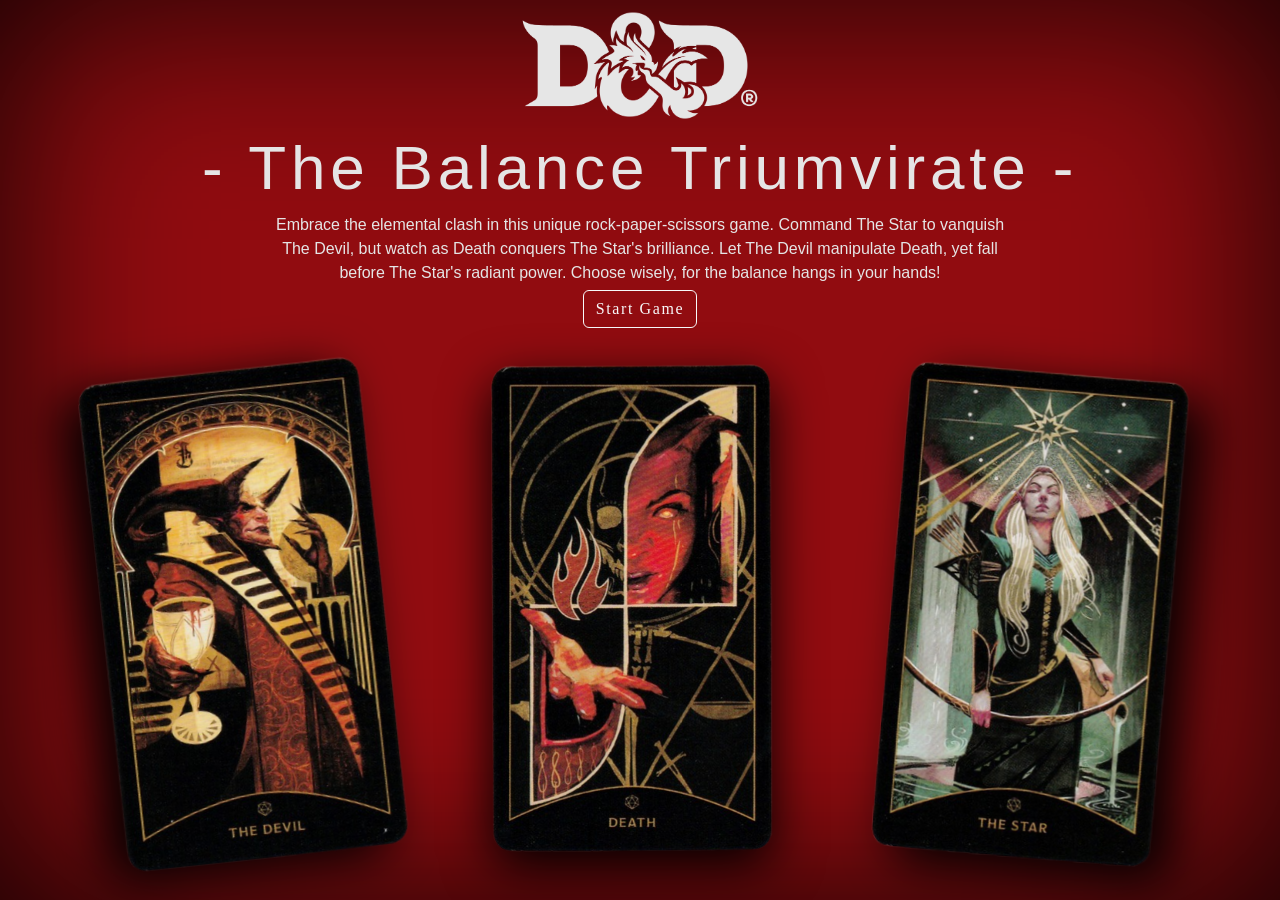
==== index.html @ 46870aa4 "Wrap elements inside content div" ====
<!DOCTYPE html>
<html lang="en">
<head>
    <meta charset="UTF-8">
    <meta http-equiv="X-UA-Compatible" content="IE=edge">
    <meta name="viewport" content="width=device-width, initial-scale=1.0">
    <link href="https://cdn.jsdelivr.net/npm/bootstrap@5.2.3/dist/css/bootstrap.min.css" rel="stylesheet" integrity="sha384-rbsA2VBKQhggwzxH7pPCaAqO46MgnOM80zW1RWuH61DGLwZJEdK2Kadq2F9CUG65" crossorigin="anonymous">
    <link rel="stylesheet" href="styles.css">
    <link type="image/png" sizes="96x96" rel="icon" href="https://img.icons8.com/color/48/000000/dungeons-and-dragons.png">
    <title>The Balance Triumvirate</title>
</head>
<body onload="document.body.style.opacity='1'">
    <div class="vignette">
        <div class="content">
            <header>
                <img class="logo" src="./rps project/DD-Logo.png" alt="Dungeons and Dragons logo.">
                <h1>- The Balance Triumvirate - </h1>
                <p class="description">Embrace the elemental clash in this unique rock-paper-scissors game. Command The Star to vanquish The Devil, but watch as Death conquers The Star's brilliance. Let The Devil manipulate Death, yet fall before The Star's radiant power. Choose wisely, for the balance hangs in your hands!</p>
                <button type="button" class="btn btn-outline-light">Start Game</button>
            </header>
            
            <div id="cards">
                <img id="the-devil" class="item" title="The Devil thrives on cunning and manipulation, weaving webs of deceit that confound even the grip of Death. It revels in triumph over Death's somber inevitability, but the Star's radiant power pierces through its darkest schemes." src="/rps project/TheDevil.png">
        
                <img id="death" class="item" title="Death heralds the end and the beginning, transcending even the brilliance of The Star. It claims the life that The Star cherishes, yet succumbs to the Devil's deceitful tricks." src="/rps project/Death.png">
        
                <img id="the-star" class="item" title="The Star embodies purity and optimism, casting its luminous glow to dispel the shadows of malevolence. It triumphs over The Devil's deceit with its unwavering light, but the all-encompassing grasp of Death dims even its brilliance." src="/rps project/TheStar.png">
            </div>

        </div>
 
    </div>

    <audio src="./sounds/Borislav Slavov - Baldur's Gate 3 OST - Battle Music 6.mp3"></audio>
   
    <script src="rps.js"></script>
</body>
</html>
---- styles.css ----
@font-face {
    font-family: 'Modesto';
    src: url(/fonts/Modesto/Modesto\ Condensed\ Bold.ttf);
}

body {
    opacity: 0;
    transition: opacity 4s;
    height: 100vh;
    margin: 0;
    font-family: Roboto, sans-serif;
  
    min-height: 100%;
  
    display: flex;
    flex-direction: column;

    background-color: #910c10;
}

#quit {
    margin: 0 auto;
    animation: fade-in 3s forwards;
}

.vignette {
    text-align: center;
    position: fixed;
    top: 0;
    left: 0;
    width: 100%;
    height: 100%;
    box-shadow: 0 0 200px rgba(0,0,0,0.9) inset;
}

header {
    color: #e5e5e5;
    margin: 0 auto;
    text-align: center;
}

header > h1 {
    font-family: 'Modesto', sans-serif;
    margin-top: 0;
    font-size: 62px;
    letter-spacing: .3rem;
}

#cards {
    display: flex;
    justify-content: space-evenly;
    align-items: center;
}

    #cards > img {
        height: 500px;
    }

    #cards > #the-devil {
        will-change: filter;

        transition: transform .2s, filter .4s ease-out;
        transform: rotate(-6deg);
        margin-top: 9px;
        filter: drop-shadow(-20px 10px 25px black)
    }

        /* the active class after devil turns it selectable inside the DOM */
        #cards > #the-devil.active:hover {
            transform: scale(1.1);
            filter: drop-shadow(0.3rem 0.3rem 2rem rgba(212, 0, 0, 0.8))
        } 

    #cards > #the-star {
        will-change: filter;

        transition: transform .2s, filter .4s ease-out;;
        transform: rotate(3deg);
        filter: drop-shadow(20px 16px 25px black)
    }

        #cards > #the-star.active:hover {
            transform: scale(1.1) rotate(-2deg);
            filter: drop-shadow(0.3rem 0.3rem 2rem rgb(255, 206, 72));
        }

    #cards > #death {
        will-change: filter;

        transition: transform .2s, filter .4s ease-out;
        margin-top: -4px;
        filter: drop-shadow(0px 16px 25px black)
    }

        #cards > #death.active:hover {
            transform: scale(1.1);
            filter: drop-shadow(0.3rem 0.3rem 2rem rgb(255, 255, 255));
        }


p {
    margin: 0 auto;
    width: 730px;
    display: flex;
    justify-content: center;
    align-items: center;
    width: 730px;
    height: 72px;
    flex-direction: column;
}

.btn.btn-outline-light {
    margin-top: 5px;
    margin-bottom: 30px;
    font-family: 'Modesto';
    letter-spacing: .1rem;
}

.logo{
    filter: invert(1%) sepia(1%) saturate(1%) hue-rotate(1deg) brightness(1000%) contrast(80%);
    height: 131px;
}

/*  animations */

/* fade-out uses regular, 'non-keyframes' syntax for it is easier to trigger */
.fade-out {
    visibility: hidden;
    opacity: 0;
    transition: visibility 0s 3s, opacity 3s linear;
} 

@keyframes fade-in {
    0% {
        opacity: 0;
    }
    100% {
        opacity: 1;
    }
}

.bgFade {
    -webkit-transition: background-color 3000ms linear;
    -ms-transition: background-color 3000ms linear;
    transition: background-color 3000ms linear;
}
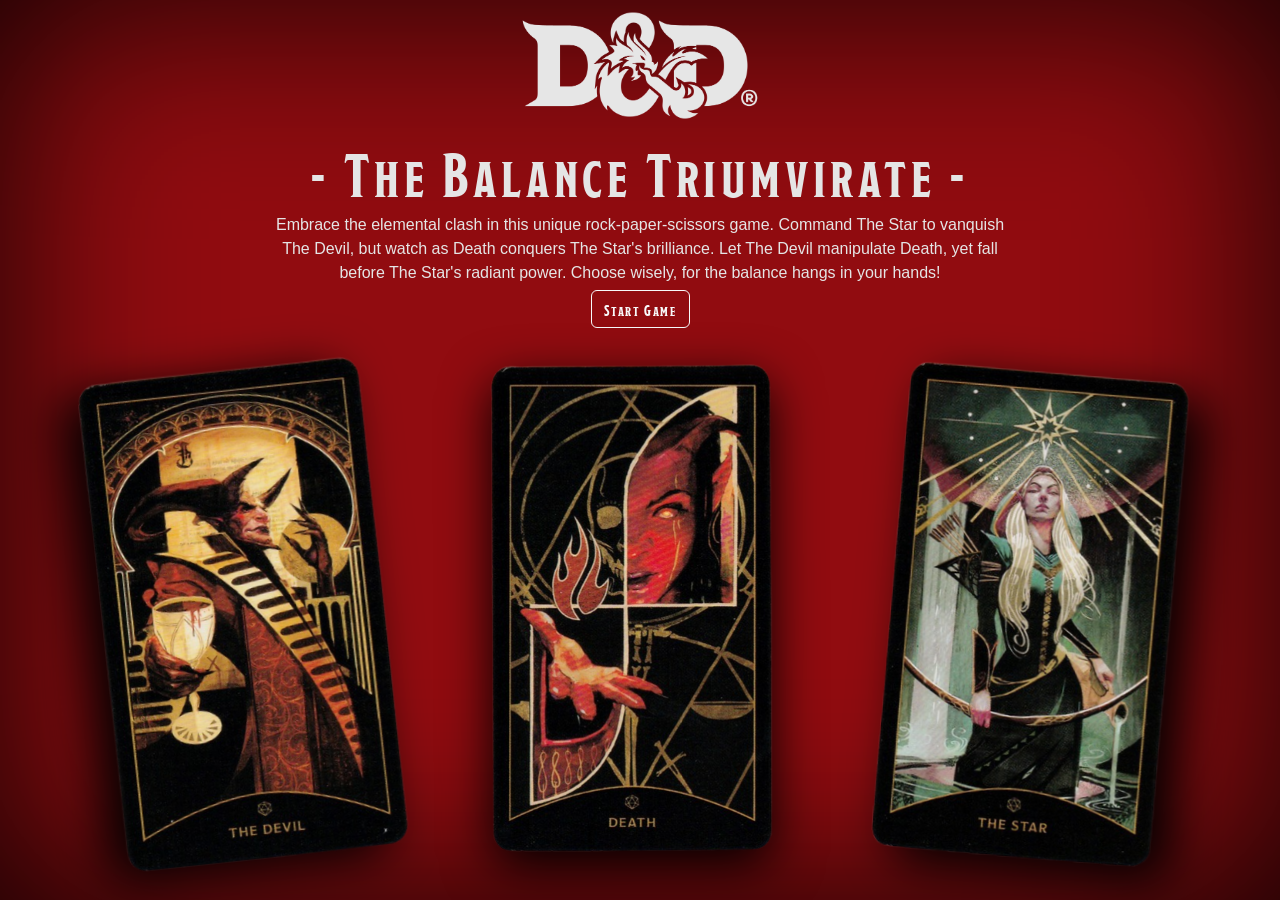
==== commit 2babe402: "add dot to image tags and fonts" ====
--- a/index.html
+++ b/index.html
@@ -15,23 +15,30 @@
             <header>
                 <img class="logo" src="./rps project/DD-Logo.png" alt="Dungeons and Dragons logo.">
                 <h1>- The Balance Triumvirate - </h1>
-                <p class="description">Embrace the elemental clash in this unique rock-paper-scissors game. Command The Star to vanquish The Devil, but watch as Death conquers The Star's brilliance. Let The Devil manipulate Death, yet fall before The Star's radiant power. Choose wisely, for the balance hangs in your hands!</p>
+                <p>Embrace the elemental clash in this unique rock-paper-scissors game. Command The Star to vanquish The Devil, but watch as Death conquers The Star's brilliance. Let The Devil manipulate Death, yet fall before The Star's radiant power. Choose wisely, for the balance hangs in your hands!</p>
                 <button type="button" class="btn btn-outline-light">Start Game</button>
             </header>
+
+             <div id="cards">
+                <img id="the-devil" class="item" title="The Devil thrives on cunning and manipulation, weaving webs of deceit that confound even the grip of Death. It revels in triumph over Death's somber inevitability, but the Star's radiant power pierces through its darkest schemes." src="./rps project/TheDevil.png">
+        
+                <img id="death" class="item" title="Death heralds the end and the beginning, transcending even the brilliance of The Star. It claims the life that The Star cherishes, yet succumbs to the Devil's deceitful tricks." src="./rps project/Death.png">
+        
+                <img id="the-star" class="item" title="The Star embodies purity and optimism, casting its luminous glow to dispel the shadows of malevolence. It triumphs over The Devil's deceit with its unwavering light, but the all-encompassing grasp of Death dims even its brilliance." src="./rps project/TheStar.png">
+            </div>
             
-            <div id="cards">
-                <img id="the-devil" class="item" title="The Devil thrives on cunning and manipulation, weaving webs of deceit that confound even the grip of Death. It revels in triumph over Death's somber inevitability, but the Star's radiant power pierces through its darkest schemes." src="/rps project/TheDevil.png">
-        
-                <img id="death" class="item" title="Death heralds the end and the beginning, transcending even the brilliance of The Star. It claims the life that The Star cherishes, yet succumbs to the Devil's deceitful tricks." src="/rps project/Death.png">
-        
-                <img id="the-star" class="item" title="The Star embodies purity and optimism, casting its luminous glow to dispel the shadows of malevolence. It triumphs over The Devil's deceit with its unwavering light, but the all-encompassing grasp of Death dims even its brilliance." src="/rps project/TheStar.png">
-            </div>
 
         </div>
- 
+                        
+        <div id="message">
+        </div>
     </div>
 
-    <audio src="./sounds/Borislav Slavov - Baldur's Gate 3 OST - Battle Music 6.mp3"></audio>
+    <audio class="click" src="./sounds/click.mp3"></audio>
+    <audio class="start" src="./sounds/start-quit.mp3"></audio>
+    <audio class="battle" src="./sounds/Borislav Slavov - Baldur's Gate 3 OST - Battle Music 6.mp3"></audio>
+    <audio class="victory" src="./sounds/Borislav Slavov - Baldur's Gate 3 OST - Battle - Enemy Down.mp3"></audio>
+    <audio class="defeat" src="./sounds/Borislav Slavov - Baldur's Gate 3 OST - Battle - Game Over.mp3"></audio>
    
     <script src="rps.js"></script>
 </body>
--- a/styles.css
+++ b/styles.css
@@ -1,6 +1,6 @@
 @font-face {
     font-family: 'Modesto';
-    src: url(/fonts/Modesto/Modesto\ Condensed\ Bold.ttf);
+    src: url(./fonts/Modesto/Modesto/Modesto\ Condensed\ Bold.ttf);
 }
 
 body {
@@ -18,9 +18,42 @@
     background-color: #910c10;
 }
 
+.score-style {
+    font-family: Modesto;
+    font-size: 40px;
+    transform: translateY(-20px);
+    height: 72.800px;
+}
+
+#message {
+    display: flex;
+    flex-direction: column;
+    height: 100vh;
+    align-items: center;
+    justify-content: center;
+}
+
+    .msg-transition {
+        transition: transform 0.3s cubic-bezier(0.64, -0.18, 0.4, 1.17) 2.7s;
+        transform: translateY(-40px);
+    }
+
 #quit {
     margin: 0 auto;
     animation: fade-in 3s forwards;
+}
+
+    .button-down {
+        transition: transform .2s cubic-bezier(0.55, 0.9, 0.44, 1.2);
+        transform: translateY(15px);
+    } .button-up {
+        transition: transform .2s cubic-bezier(0.55, 0.9, 0.44, 1.2);
+        transform: translateY(0px);
+    }
+
+#restart {
+    margin: 0 auto;
+    animation: fade-in-in 4s forwards;
 }
 
 .vignette {
@@ -39,11 +72,12 @@
     text-align: center;
 }
 
-header > h1 {
+h1 {
     font-family: 'Modesto', sans-serif;
     margin-top: 0;
     font-size: 62px;
     letter-spacing: .3rem;
+    color: #e5e5e5;
 }
 
 #cards {
@@ -97,8 +131,8 @@
             filter: drop-shadow(0.3rem 0.3rem 2rem rgb(255, 255, 255));
         }
 
-
 p {
+    font-family: Arial, Helvetica, sans-serif;
     margin: 0 auto;
     width: 730px;
     display: flex;
@@ -107,6 +141,10 @@
     width: 730px;
     height: 72px;
     flex-direction: column;
+}
+
+.fade-class {
+    animation: fade-in 0.5s;
 }
 
 .btn.btn-outline-light {
@@ -139,8 +177,20 @@
     }
 }
 
+@keyframes fade-in-in {
+    0% {
+        opacity: 0;
+    }
+    75% {
+        opacity: 0;
+    }
+    100% {
+        opacity: 1;
+    }
+}
+
 .bgFade {
     -webkit-transition: background-color 3000ms linear;
     -ms-transition: background-color 3000ms linear;
     transition: background-color 3000ms linear;
-}+}
